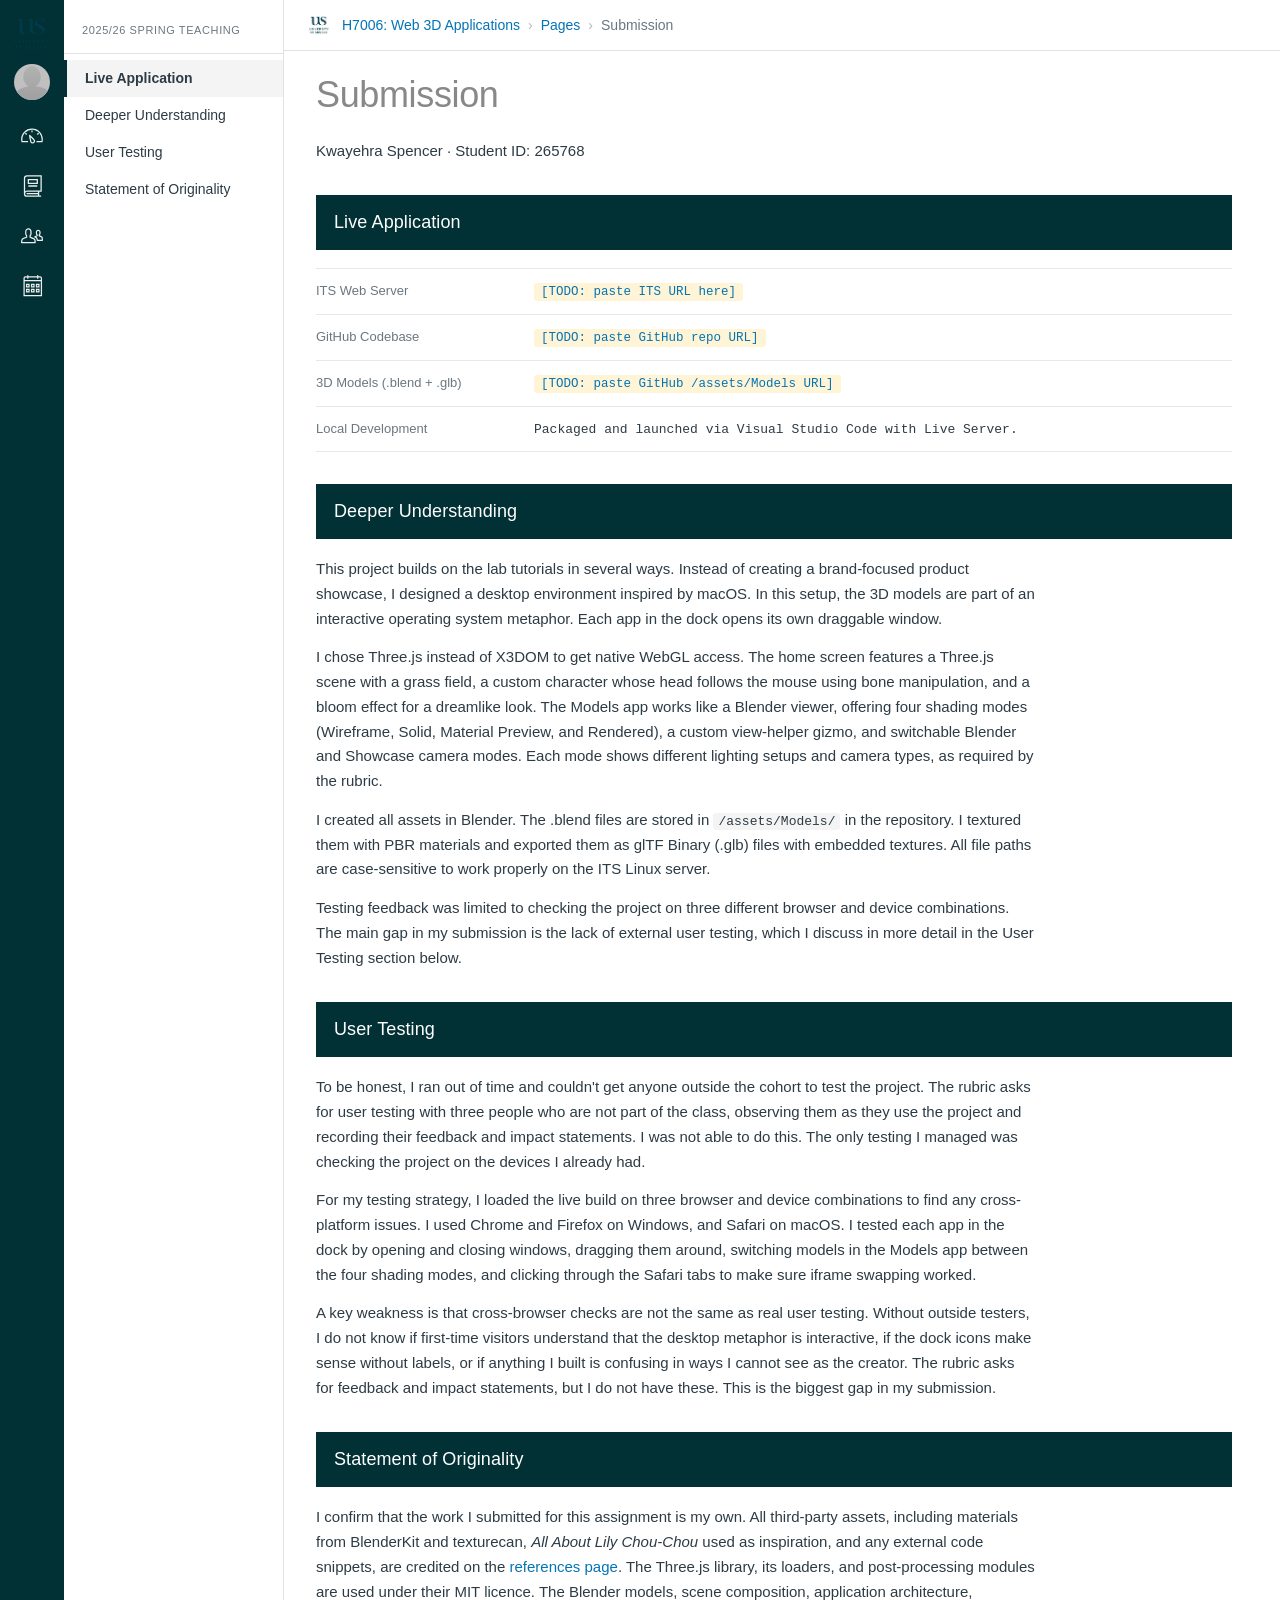
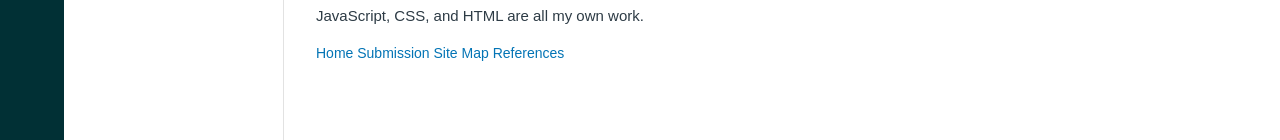
==== submission.html @ 38d45f40 "3D web app coursework" ====
<!DOCTYPE html>
<html lang="en">
<head>
  <meta charset="UTF-8">
  <meta name="viewport" content="width=device-width, initial-scale=1.0">
  <title>3D App Submission</title>
  <link rel="stylesheet" href="css/canvas.css">
</head>
<body>
  <div class="canvas-shell">

    <!-- ========================================================
         OUTER RAIL — global Canvas navigation (decorative)
         ======================================================== -->
    <nav class="canvas-rail" aria-label="Canvas global navigation">
      <div class="canvas-rail__logo" aria-hidden="true">
        <img src="assets/logo.png" alt="University of Sussex">
      </div>

      <button class="canvas-rail__avatar" type="button" aria-label="Account" tabindex="-1">
        <img src="assets/icons/avatar.png" alt="">
      </button>

      <button class="canvas-rail__icon" type="button" aria-label="Dashboard" tabindex="-1">
        <svg viewBox="0 0 280 200" xmlns="http://www.w3.org/2000/svg"><path d="M273.09,180.75H197.47V164.47h62.62A122.16,122.16,0,1,0,17.85,142a124,124,0,0,0,2,22.51H90.18v16.29H6.89l-1.5-6.22A138.51,138.51,0,0,1,1.57,142C1.57,65.64,63.67,3.53,140,3.53S278.43,65.64,278.43,142a137.67,137.67,0,0,1-3.84,32.57ZM66.49,87.63,50.24,71.38,61.75,59.86,78,76.12Zm147,0L202,76.12l16.25-16.25,11.51,11.51ZM131.85,53.82v-23h16.29v23Zm15.63,142.3a31.71,31.71,0,0,1-28-16.81c-6.4-12.08-15.73-72.29-17.54-84.25a8.15,8.15,0,0,1,13.58-7.2c8.88,8.21,53.48,49.72,59.88,61.81a31.61,31.61,0,0,1-27.9,46.45ZM121.81,116.2c4.17,24.56,9.23,50.21,12,55.49A15.35,15.35,0,1,0,161,157.3C158.18,152,139.79,133.44,121.81,116.2Z"/></svg>
      </button>
      <button class="canvas-rail__icon" type="button" aria-label="Modules" tabindex="-1">
        <svg viewBox="0 0 260 260" xmlns="http://www.w3.org/2000/svg"><path d="M73.31,198c-11.93,0-22.22,8-24,18.73a26.67,26.67,0,0,0-.3,3.63v.3a22,22,0,0,0,5.44,14.65,22.47,22.47,0,0,0,17.22,8H200V228.19h-134V213.08H200V198Zm21-105.74h90.64V62H94.3ZM79.19,107.34V46.92H200v60.42Zm7.55,30.21V122.45H192.49v15.11ZM71.65,16.71A22.72,22.72,0,0,0,49,39.36V190.88a41.12,41.12,0,0,1,24.32-8h157V16.71ZM33.88,39.36A37.78,37.78,0,0,1,71.65,1.6H245.36V198H215.15v45.32h22.66V258.4H71.65a37.85,37.85,0,0,1-37.76-37.76Z"/></svg>
      </button>
      <button class="canvas-rail__icon" type="button" aria-label="Groups" tabindex="-1">
        <svg viewBox="0 0 200 140" xmlns="http://www.w3.org/2000/svg"><path d="M134.5 129.4c0-1.1 0-19.8-6.2-31.1-4.5-8.5-16.4-12.4-35-19.2-1.7-.6-3.4-1.1-5.1-1.7v-8.5c5.6-5.1 8.5-12.4 8.5-20.3V29.4C96.6 13 83.6 0 67.2 0S37.9 13 37.9 29.4v19.2c0 7.3 3.4 14.7 8.5 20.3v8.5c-1.7.6-3.4 1.1-5.1 1.7-18.6 6.2-30.5 10.7-35 19.2C0 109.6 0 128.8 0 129.4c0 3.4 2.3 5.6 5.6 5.6h123.7c3.5 0 5.7-2.3 5.2-5.6zm-123.2-5.7c.6-5.6 1.7-14.7 3.4-19.8C17 98.8 30 94.3 43.5 89.8c2.8-1.1 5.6-2.3 9-3.4 2.3-.6 4-2.8 4-5.1V66.7c0-1.7-.6-3.4-1.7-4.5-4-3.4-6.2-8.5-6.2-13.6V29.4c0-10.2 7.9-18.1 18.1-18.1s18.1 7.9 18.1 18.1v19.2c0 5.1-2.3 10.2-6.2 13.6-1.1 1.1-1.7 2.8-1.7 4.5v14.7c0 2.3 1.7 4.5 4 5.1 2.8 1.1 6.2 2.3 9 3.4 13.6 5.1 26.6 9.6 28.8 14.1 2.8 5.1 4 13.6 4.5 19.8H11.3zM196 79.1c-2.8-6.2-11.3-9.6-22.6-13.6l-1.7-.6v-3.4c4.5-4 6.8-9.6 6.8-15.8V35c0-12.4-9.6-22-22-22s-22 10.2-22 22v10.7c0 6.2 2.3 11.9 6.8 15.8V65l-1.7.6c-7.3 2.8-13 4.5-16.9 7.3-1.7 1.1-2.3 2.8-2.3 5.1.6 1.7 1.7 3.4 3.4 4.5 7.9 4 12.4 7.3 14.1 10.7 2.3 4.5 4 10.2 5.1 18.1.6 2.3 2.8 4.5 5.6 4.5h45.8c3.4 0 5.6-2.8 5.6-5.1 0-3.9 0-24.3-4-31.6zm-42.9 25.4c-1.1-6.8-2.8-12.4-5.1-16.9-1.7-4-5.1-6.8-9.6-10.2 1.7-1.1 3.4-1.7 5.1-2.3l5.6-2.3c1.7-.6 3.4-2.8 3.4-5.1v-9.6c0-1.7-.6-3.4-2.3-4.5-2.8-1.7-4.5-5.1-4.5-8.5V34.5c0-6.2 4.5-10.7 10.7-10.7s10.7 5.1 10.7 10.7v10.7c0 3.4-1.7 6.2-4.5 8.5-1.1 1.1-2.3 2.8-2.3 4.5v10.2c0 2.3 1.1 4.5 3.4 5.1l5.6 2.3c6.8 2.3 15.3 5.6 16.4 7.9 1.7 2.8 2.8 12.4 2.8 20.9h-35.4z"/></svg>
      </button>
      <button class="canvas-rail__icon" type="button" aria-label="Calendar" tabindex="-1">
        <svg viewBox="0 0 260 290" xmlns="http://www.w3.org/2000/svg"><path d="M197.07,213.38h16.31V197.07H197.07Zm-16.31,16.31V180.76h48.92v48.92Zm-48.92-16.31h16.31V197.07H131.85Zm-16.31,16.31V180.76h48.92v48.92ZM66.62,213.38H82.93V197.07H66.62ZM50.32,229.68V180.76H99.24v48.92Zm146.75-81.53h16.31V131.85H197.07Zm-16.31,16.31V115.54h48.92v48.92Zm-48.92-16.31h16.31V131.85H131.85Zm-16.31,16.31V115.54h48.92v48.92ZM66.62,148.15H82.93V131.85H66.62ZM50.32,164.46V115.54H99.24v48.92ZM34,262.29H246V82.93H34ZM246,66.62V42.16A8.17,8.17,0,0,0,237.84,34H213.38v8.15a8.15,8.15,0,1,1-16.31,0V34H82.93v8.15a8.15,8.15,0,0,1-16.31,0V34H42.16A8.17,8.17,0,0,0,34,42.16V66.62Zm-8.15-48.92a24.49,24.49,0,0,1,24.46,24.46V278.6H17.71V42.16A24.49,24.49,0,0,1,42.16,17.71H66.62V9.55a8.15,8.15,0,0,1,16.31,0v8.15H197.07V9.55a8.15,8.15,0,1,1,16.31,0v8.15Z"/></svg>
      </button>

      <div class="canvas-rail__spacer"></div>
    </nav>

    <!-- ========================================================
         INNER SIDEBAR — per-page section nav
         ======================================================== -->
    <aside class="canvas-side" aria-label="Page sections">
      <div class="canvas-side__term">2025/26 Spring Teaching</div>
      <ul class="canvas-side__nav">
        <li><a href="#evidence" class="is-active">Live Application</a></li>
        <li><a href="#deeper">Deeper Understanding</a></li>
        <li><a href="#testing">User Testing</a></li>
        <li><a href="#originality">Statement of Originality</a></li>
      </ul>
    </aside>

    <!-- ========================================================
         MAIN — breadcrumb + body
         ======================================================== -->
    <main class="canvas-main">

      <header class="canvas-header">
        <span class="canvas-header__logo" aria-hidden="true">
          <img src="assets/logo.png" alt="">
        </span>
        <span class="canvas-header__crumb">H7006: Web 3D Applications</span>
        <span class="canvas-header__sep">&rsaquo;</span>
        <span class="canvas-header__crumb">Pages</span>
        <span class="canvas-header__sep">&rsaquo;</span>
        <span class="canvas-header__crumb canvas-header__crumb--current">Submission</span>
      </header>

      <div class="canvas-body">

        <h1 class="canvas-body__title">Submission</h1>

        <p class="canvas-body__intro">
          Kwayehra Spencer &middot;
          Student ID: 265768
        </p>

        <h2 class="canvas-section" id="evidence">Live Application</h2>

        <ul class="ev-urls">
          <li>
            <span class="label">ITS Web Server</span>
            <span class="val"><a href="#" class="todo">[TODO: paste ITS URL here]</a></span>
          </li>
          <li>
            <span class="label">GitHub Codebase</span>
            <span class="val"><a href="#" class="todo">[TODO: paste GitHub repo URL]</a></span>
          </li>
          <li>
            <span class="label">3D Models (.blend + .glb)</span>
            <span class="val"><a href="#" class="todo">[TODO: paste GitHub /assets/Models URL]</a></span>
          </li>
          <li>
            <span class="label">Local Development</span>
            <span class="val">Packaged and launched via Visual Studio Code with Live Server.</span>
          </li>
        </ul>

        <h2 class="canvas-section" id="deeper">Deeper Understanding</h2>

        <p>
          This project builds on the lab tutorials in several ways. Instead of
          creating a brand-focused product showcase, I designed a desktop
          environment inspired by macOS. In this setup, the 3D models are part
          of an interactive operating system metaphor. Each app in the dock
          opens its own draggable window.
        </p>

        <p>
          I chose Three.js instead of X3DOM to get native WebGL access. The
          home screen features a Three.js scene with a grass field, a custom
          character whose head follows the mouse using bone manipulation, and
          a bloom effect for a dreamlike look. The Models app works like a
          Blender viewer, offering four shading modes (Wireframe, Solid,
          Material Preview, and Rendered), a custom view-helper gizmo, and
          switchable Blender and Showcase camera modes. Each mode shows
          different lighting setups and camera types, as required by the
          rubric.
        </p>

        <p>
          I created all assets in Blender. The .blend files are stored in
          <code>/assets/Models/</code> in the repository. I textured them with
          PBR materials and exported them as glTF Binary (.glb) files with
          embedded textures. All file paths are case-sensitive to work
          properly on the ITS Linux server.
        </p>

        <p>
          Testing feedback was limited to checking the project on three
          different browser and device combinations. The main gap in my
          submission is the lack of external user testing, which I discuss in
          more detail in the User Testing section below.
        </p>

        <h2 class="canvas-section" id="testing">User Testing</h2>

        <p>
          To be honest, I ran out of time and couldn't get anyone outside the
          cohort to test the project. The rubric asks for user testing with
          three people who are not part of the class, observing them as they
          use the project and recording their feedback and impact statements.
          I was not able to do this. The only testing I managed was checking
          the project on the devices I already had.
        </p>

        <p>
          For my testing strategy, I loaded the live build on three browser
          and device combinations to find any cross-platform issues. I used
          Chrome and Firefox on Windows, and Safari on macOS. I tested each
          app in the dock by opening and closing windows, dragging them
          around, switching models in the Models app between the four shading
          modes, and clicking through the Safari tabs to make sure iframe
          swapping worked.
        </p>

        <p>
          A key weakness is that cross-browser checks are not the same as real
          user testing. Without outside testers, I do not know if first-time
          visitors understand that the desktop metaphor is interactive, if the
          dock icons make sense without labels, or if anything I built is
          confusing in ways I cannot see as the creator. The rubric asks for
          feedback and impact statements, but I do not have these. This is
          the biggest gap in my submission.
        </p>

        <h2 class="canvas-section" id="originality">Statement of Originality</h2>

        <p>
          I confirm that the work I submitted for this assignment is my own.
          All third-party assets, including materials from BlenderKit and
          texturecan, <em>All About Lily Chou-Chou</em> used as inspiration,
          and any external code snippets, are credited on the
          <a href="references.html">references page</a>. The Three.js library,
          its loaders, and post-processing modules are used under their MIT
          licence. The Blender models, scene composition, application
          architecture, JavaScript, CSS, and HTML are all my own work.
        </p>

        <nav class="canvas-foot" aria-label="Pages">
          <a href="index.html">Home</a>
          <a href="submission.html">Submission</a>
          <a href="sitemap.html">Site Map</a>
          <a href="references.html">References</a>
        </nav>

      </div>
    </main>

  </div>

  <script>
    // Scroll-spy: update active state in the sidebar as user scrolls
    (function () {
      const links = document.querySelectorAll(".canvas-side__nav a");
      const sections = Array.from(links).map(a => document.querySelector(a.getAttribute("href")));
      const setActive = (idx) => links.forEach((a, i) => a.classList.toggle("is-active", i === idx));
      let ticking = false;
      function onScroll() {
        if (ticking) return; ticking = true;
        requestAnimationFrame(() => {
          const top = window.scrollY + 100;
          let active = 0;
          sections.forEach((s, i) => { if (s && s.offsetTop <= top) active = i; });
          setActive(active);
          ticking = false;
        });
      }
      window.addEventListener("scroll", onScroll, { passive: true });
      links.forEach((a, i) => a.addEventListener("click", () => setActive(i)));
    })();
  </script>
</body>
</html>
---- css/canvas.css ----
/* Canvas  */

:root {
  --canvas-dark:        #013035;
  --canvas-rail-icon:   rgba(255, 255, 255, 0.92);
  --canvas-rail-hover:  rgba(255, 255, 255, 0.10);
  --canvas-side-bg:     #ffffff;
  --canvas-side-border: #e2e2e2;
  --canvas-side-text:   #2d3b45;
  --canvas-side-active: #013035;
  --canvas-link:        #0374b5;
  --canvas-body:        #2d3b45;
  --canvas-muted:       #6b7780;
  --canvas-section-bg:  #013035;
  --canvas-bg:          #ffffff;
  --todo-bg:            #fff4d6;
  --todo-ink:           #6b4a00;
}

*, *::before, *::after { box-sizing: border-box; }

html, body {
  margin: 0;
  padding: 0;
  background: var(--canvas-bg);
  color: var(--canvas-body);
  font-family: "Lato", -apple-system, BlinkMacSystemFont, "SF Pro Text",
               "Segoe UI", Helvetica, Arial, sans-serif;
  font-size: 14px;
  line-height: 1.5;
  scroll-behavior: smooth;
}


.canvas-shell {
  display: grid;
  grid-template-columns: 64px 220px 1fr;
  min-height: 100vh;
}

.canvas-rail {
  background: var(--canvas-dark);
  display: flex;
  flex-direction: column;
  align-items: center;
  padding: 10px 0 14px;
  gap: 6px;
}

.canvas-rail__logo {
  width: 48px;
  height: 48px;
  display: flex;
  align-items: center;
  justify-content: center;
  padding: 4px;
}
.canvas-rail__logo img {
  width: 100%;
  height: 100%;
  object-fit: contain;
  display: block;
}

.canvas-rail__avatar {
  width: 36px;
  height: 36px;
  border-radius: 50%;
  overflow: hidden;
  background: #c0c0c0;
  margin-bottom: 8px;
  cursor: pointer;
  border: 0;
  padding: 0;
}
.canvas-rail__avatar img {
  width: 100%;
  height: 100%;
  object-fit: cover;
  display: block;
}

.canvas-rail__icon {
  width: 44px;
  height: 44px;
  display: flex;
  align-items: center;
  justify-content: center;
  background: transparent;
  border: 0;
  border-radius: 4px;
  cursor: pointer;
  color: var(--canvas-rail-icon);
  padding: 0;
  transition: background 100ms ease;
}
.canvas-rail__icon:hover { background: var(--canvas-rail-hover); }
.canvas-rail__icon svg {
  width: 22px;
  height: 22px;
  fill: currentColor;
}
.canvas-rail__spacer { flex: 1; }

/* Inner sidebar  */
.canvas-side {
  background: var(--canvas-side-bg);
  border-right: 1px solid var(--canvas-side-border);
  padding: 22px 0 40px;
  overflow-y: auto;
}
.canvas-side__term {
  font-size: 11px;
  text-transform: uppercase;
  letter-spacing: 0.6px;
  color: var(--canvas-muted);
  padding: 0 18px 14px;
  border-bottom: 1px solid var(--canvas-side-border);
  margin-bottom: 6px;
}
.canvas-side__nav {
  list-style: none;
  padding: 0;
  margin: 0;
}
.canvas-side__nav a {
  display: block;
  padding: 8px 18px;
  color: var(--canvas-side-text);
  text-decoration: none;
  font-size: 14px;
  border-left: 3px solid transparent;
  transition: background 60ms ease, border-color 60ms ease;
}
.canvas-side__nav a:hover { background: #f4f4f4; }
.canvas-side__nav a.is-active {
  background: #f4f4f4;
  border-left-color: var(--canvas-side-active);
  font-weight: 600;
}

/* Main column  */
.canvas-main {
  background: #ffffff;
  min-width: 0;
  display: flex;
  flex-direction: column;
}

.canvas-header {
  display: flex;
  align-items: center;
  gap: 6px;
  padding: 14px 24px;
  border-bottom: 1px solid var(--canvas-side-border);
  font-size: 14px;
}
.canvas-header__logo {
  width: 22px;
  height: 22px;
  margin-right: 6px;
  flex-shrink: 0;
}
.canvas-header__logo img {
  width: 100%;
  height: 100%;
  object-fit: contain;
}
.canvas-header__crumb {
  color: var(--canvas-link);
  cursor: pointer;
}
.canvas-header__crumb--current {
  color: var(--canvas-muted);
  cursor: default;
}
.canvas-header__sep {
  color: #b8b8b8;
  margin: 0 2px;
}

.canvas-body {
  padding: 24px 32px 80px;
  max-width: 980px;
}

.canvas-body__title {
  font-size: 36px;
  font-weight: 300;
  color: #888;
  margin: 0 0 24px;
  letter-spacing: -0.01em;
  line-height: 1.1;
}

.canvas-body__intro {
  font-size: 15px;
  color: var(--canvas-body);
  margin: 0 0 28px;
  line-height: 1.6;
  max-width: 720px;
}


.canvas-section {
  background: var(--canvas-section-bg);
  color: white;
  padding: 14px 18px;
  font-size: 18px;
  font-weight: 500;
  margin: 32px 0 18px;
  letter-spacing: 0.1px;
  scroll-margin-top: 80px;
}

.canvas-body p {
  font-size: 15px;
  line-height: 1.65;
  margin: 0 0 14px;
  color: var(--canvas-body);
  max-width: 720px;
}
.canvas-body code {
  background: #f4f4f4;
  padding: 1px 5px;
  border-radius: 3px;
  font-family: ui-monospace, "SF Mono", Menlo, Consolas, monospace;
  font-size: 13px;
}
.canvas-body a {
  color: var(--canvas-link);
  text-decoration: none;
}
.canvas-body a:hover { text-decoration: underline; }

/* URL  rows */
.ev-urls {
  list-style: none;
  padding: 0;
  margin: 0;
  border-top: 1px solid #e8e8e8;
}
.ev-urls li {
  display: flex;
  align-items: baseline;
  gap: 18px;
  padding: 12px 0;
  border-bottom: 1px solid #e8e8e8;
}
.ev-urls .label {
  flex: 0 0 200px;
  color: var(--canvas-muted);
  font-size: 13px;
}
.ev-urls .val {
  flex: 1;
  word-break: break-all;
  font-family: ui-monospace, "SF Mono", Menlo, Consolas, monospace;
  font-size: 13px;
}

/*  Reference entries  */
.refs {
  list-style: none;
  padding: 0;
  margin: 0;
}
.refs li {
  padding: 14px 0;
  border-bottom: 1px solid #e8e8e8;
}
.refs li:last-child { border-bottom: none; }
.refs .what {
  font-weight: 600;
  margin-bottom: 4px;
  font-size: 15px;
}
.refs .where {
  color: var(--canvas-muted);
  font-size: 13px;
  font-family: ui-monospace, "SF Mono", Menlo, Consolas, monospace;
  margin-bottom: 4px;
  word-break: break-all;
}
.refs .how {
  font-size: 14px;
  line-height: 1.55;
}

/*  Tree structure */
.tree {
  list-style: none;
  padding-left: 0;
  margin: 0;
  font-family: ui-monospace, "SF Mono", Menlo, Consolas, monospace;
  font-size: 13.5px;
}
.tree ul {
  list-style: none;
  padding-left: 24px;
  margin: 4px 0 0;
  border-left: 1px solid var(--canvas-side-border);
}
.tree li {
  padding: 4px 0 4px 14px;
  position: relative;
}
.tree ul li::before {
  content: "";
  position: absolute;
  left: -1px;
  top: 14px;
  width: 12px;
  height: 1px;
  background: var(--canvas-side-border);
}
.tree .name { font-weight: 500; }
.tree .desc {
  color: var(--canvas-muted);
  font-size: 12.5px;
  margin-left: 8px;
  font-family: -apple-system, BlinkMacSystemFont, sans-serif;
}


.todo {
  background: var(--todo-bg);
  color: var(--todo-ink);
  padding: 2px 7px;
  border-radius: 3px;
  font-family: ui-monospace, "SF Mono", Menlo, Consolas, monospace;
  font-size: 12.5px;
}


@media (max-width: 720px) {
  .canvas-shell { grid-template-columns: 64px 1fr; }
  .canvas-side { display: none; }
}
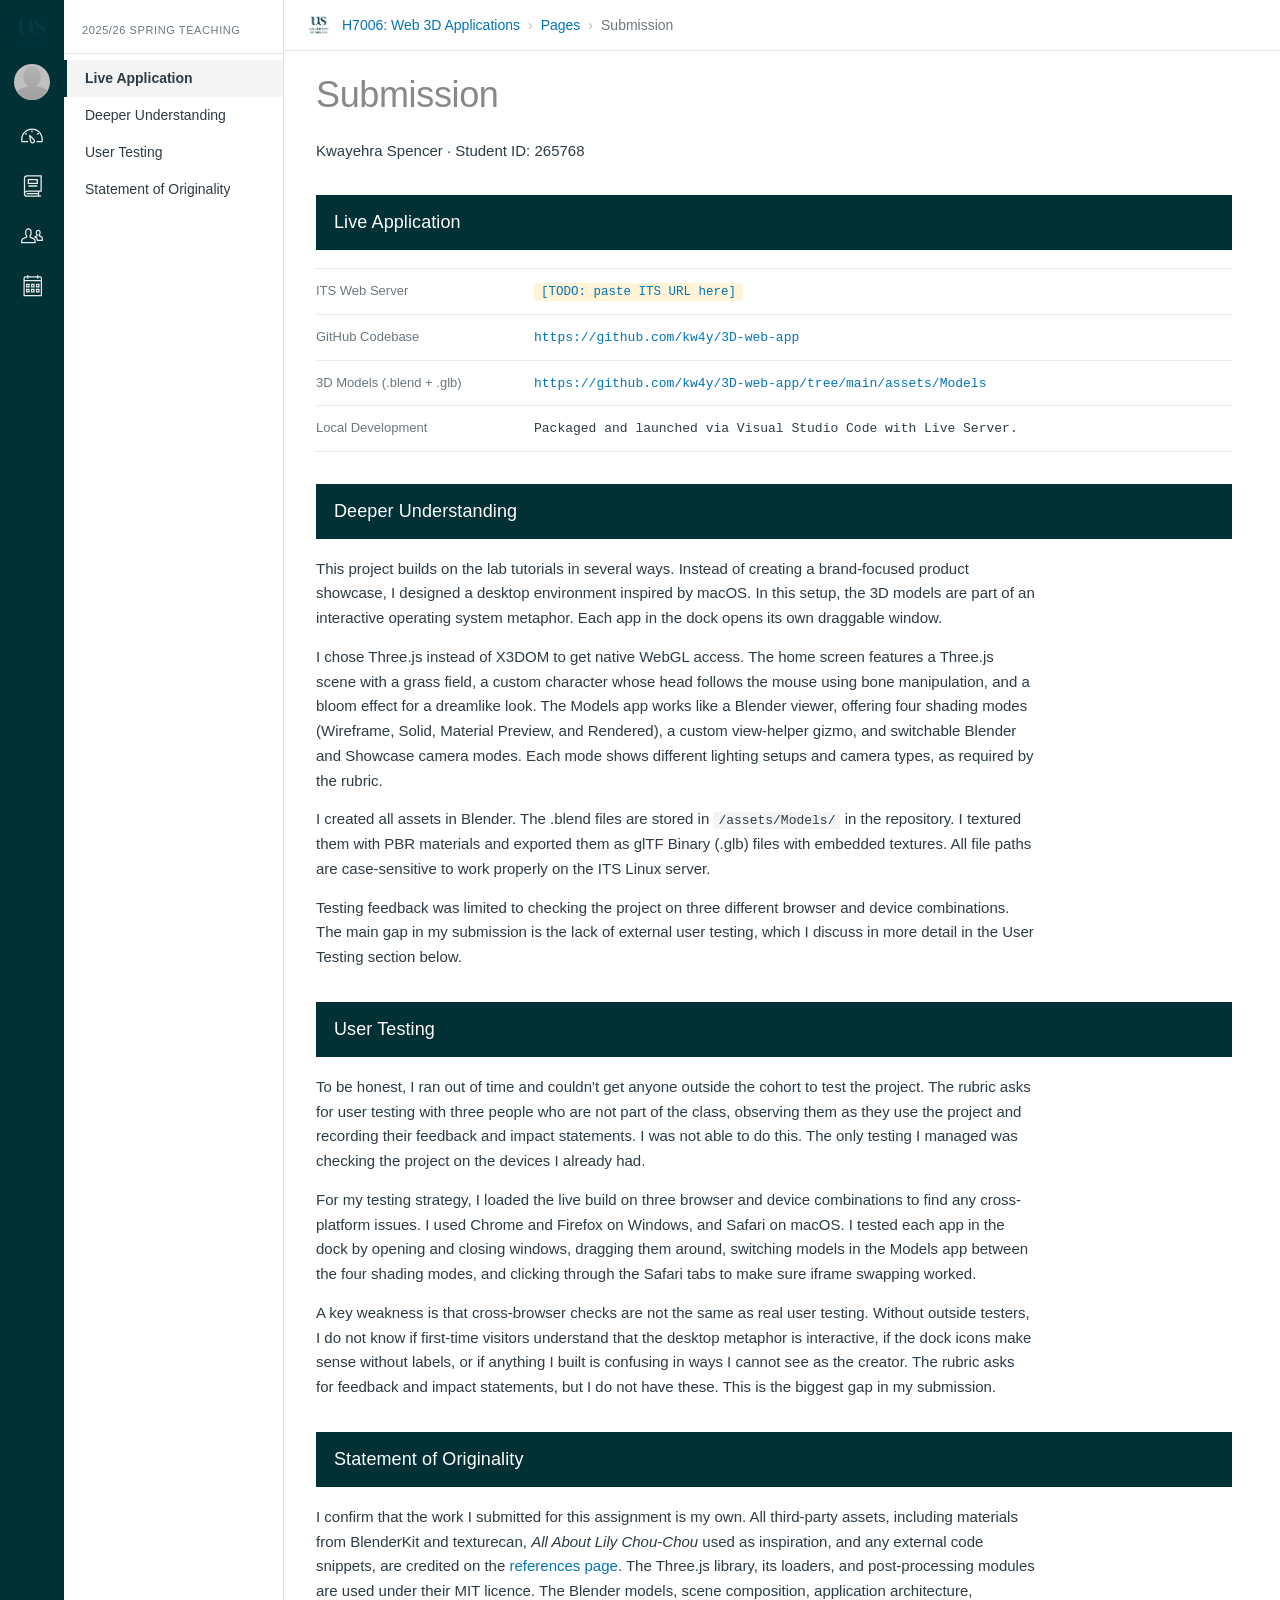
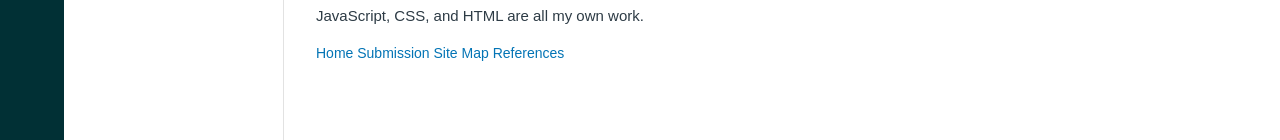
==== commit c169e868: "Added github submission links" ====
--- a/submission.html
+++ b/submission.html
@@ -9,9 +9,6 @@
 <body>
   <div class="canvas-shell">
 
-    <!-- ========================================================
-         OUTER RAIL — global Canvas navigation (decorative)
-         ======================================================== -->
     <nav class="canvas-rail" aria-label="Canvas global navigation">
       <div class="canvas-rail__logo" aria-hidden="true">
         <img src="assets/logo.png" alt="University of Sussex">
@@ -37,9 +34,7 @@
       <div class="canvas-rail__spacer"></div>
     </nav>
 
-    <!-- ========================================================
-         INNER SIDEBAR — per-page section nav
-         ======================================================== -->
+    <!-- sidebar -->
     <aside class="canvas-side" aria-label="Page sections">
       <div class="canvas-side__term">2025/26 Spring Teaching</div>
       <ul class="canvas-side__nav">
@@ -50,9 +45,7 @@
       </ul>
     </aside>
 
-    <!-- ========================================================
-         MAIN — breadcrumb + body
-         ======================================================== -->
+    <!-- main  -->
     <main class="canvas-main">
 
       <header class="canvas-header">
@@ -84,11 +77,11 @@
           </li>
           <li>
             <span class="label">GitHub Codebase</span>
-            <span class="val"><a href="#" class="todo">[TODO: paste GitHub repo URL]</a></span>
+            <span class="val"><a href="https://github.com/kw4y/3D-web-app">https://github.com/kw4y/3D-web-app</a></span>
           </li>
           <li>
             <span class="label">3D Models (.blend + .glb)</span>
-            <span class="val"><a href="#" class="todo">[TODO: paste GitHub /assets/Models URL]</a></span>
+            <span class="val"><a href="https://github.com/kw4y/3D-web-app/tree/main/assets/Models">https://github.com/kw4y/3D-web-app/tree/main/assets/Models</a></span>
           </li>
           <li>
             <span class="label">Local Development</span>
@@ -190,7 +183,7 @@
   </div>
 
   <script>
-    // Scroll-spy: update active state in the sidebar as user scrolls
+    // Scroll
     (function () {
       const links = document.querySelectorAll(".canvas-side__nav a");
       const sections = Array.from(links).map(a => document.querySelector(a.getAttribute("href")));
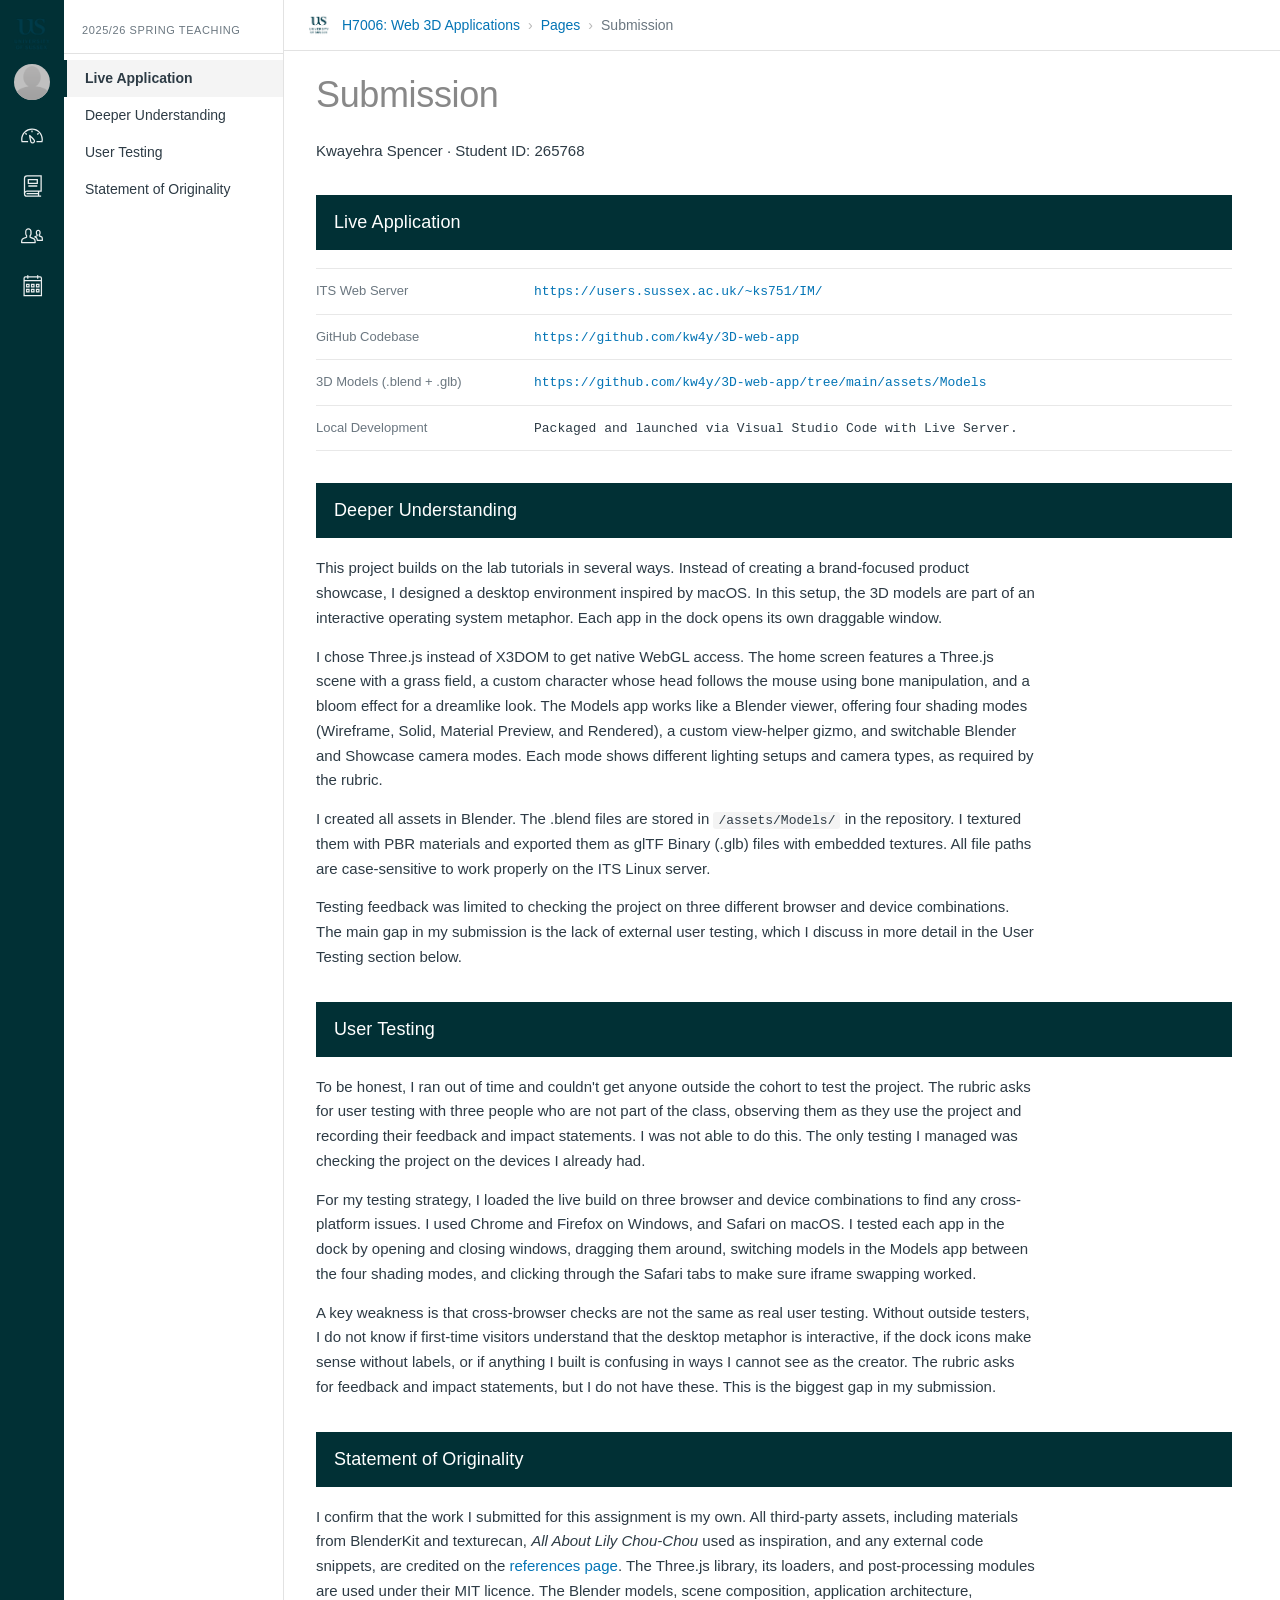
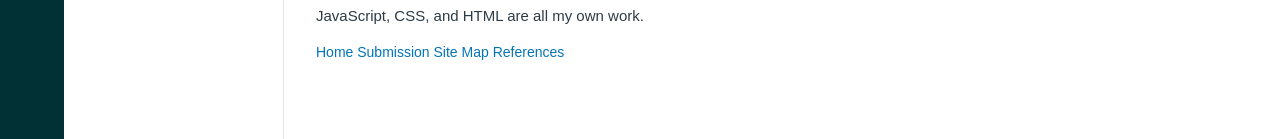
==== commit 6538f873: "Add live ITS and GitHub submission links" ====
--- a/submission.html
+++ b/submission.html
@@ -73,7 +73,7 @@
         <ul class="ev-urls">
           <li>
             <span class="label">ITS Web Server</span>
-            <span class="val"><a href="#" class="todo">[TODO: paste ITS URL here]</a></span>
+            <span class="val"><a href="https://users.sussex.ac.uk/~ks751/IM/">https://users.sussex.ac.uk/~ks751/IM/</a></span>
           </li>
           <li>
             <span class="label">GitHub Codebase</span>
